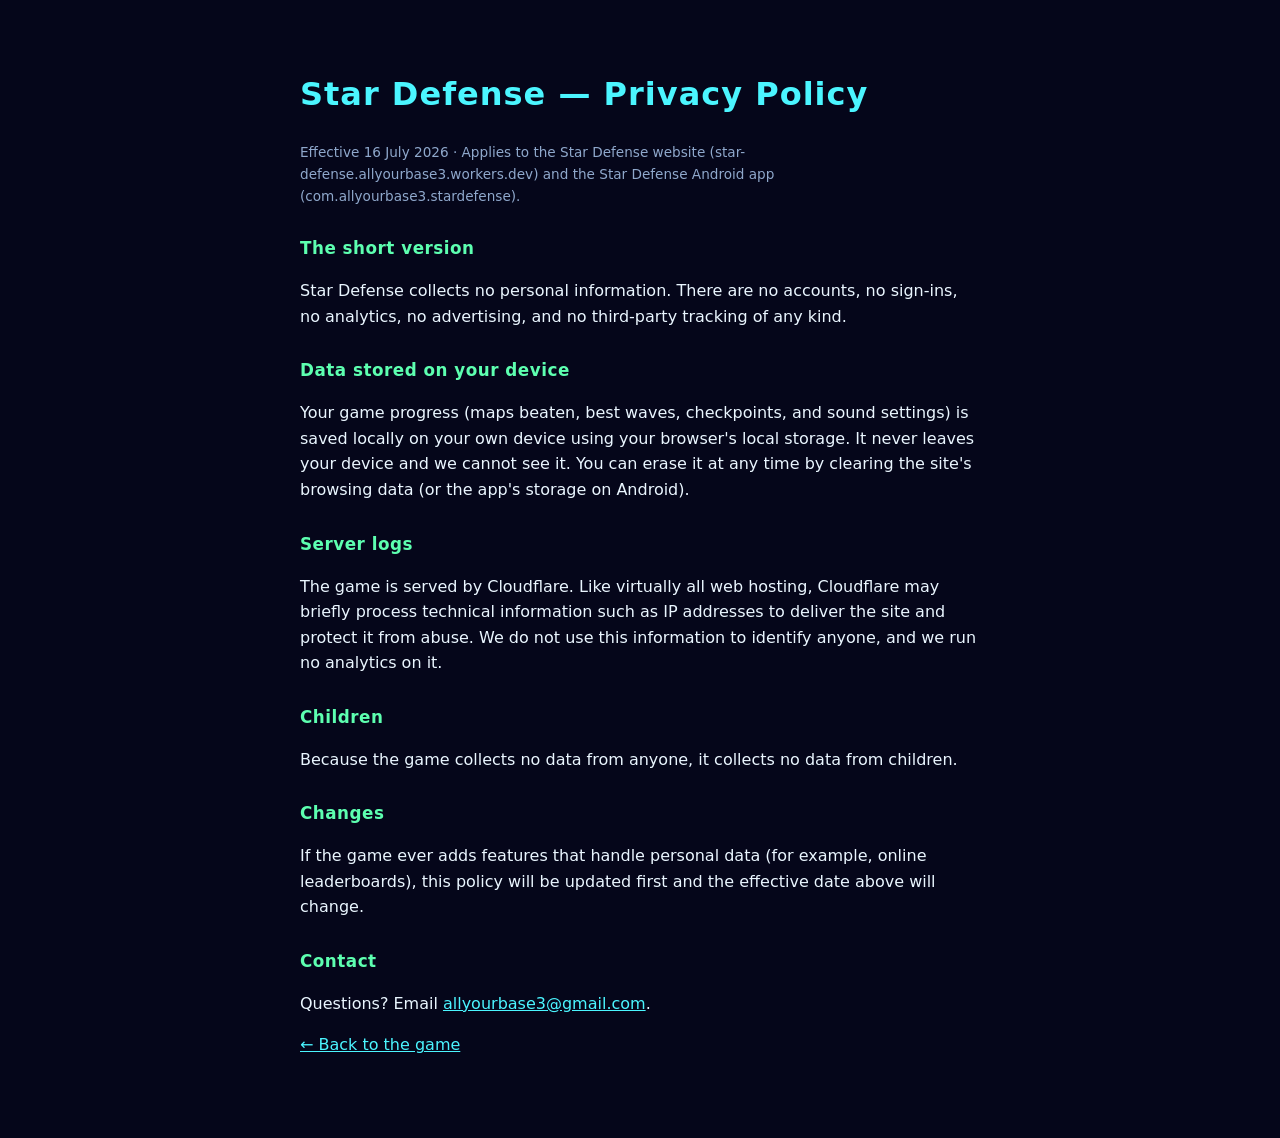
==== public/privacy.html @ 879ea8ed "Add privacy policy page (required for the Play Store listing) Co-Authored-By: Claude Fable 5 <norepl" ====
<!DOCTYPE html>
<html lang="en">
<head>
<meta charset="UTF-8" />
<meta name="viewport" content="width=device-width, initial-scale=1.0" />
<title>Privacy Policy — Star Defense</title>
<link rel="icon" href="icons/icon-192.png" />
<style>
  body {
    margin: 0;
    background: #05061a;
    color: #eaf6ff;
    font-family: 'Segoe UI', 'Trebuchet MS', system-ui, sans-serif;
    line-height: 1.6;
  }
  main {
    max-width: 680px;
    margin: 0 auto;
    padding: 48px 24px 64px;
  }
  h1 { color: #4bf5ff; letter-spacing: 1px; }
  h2 { color: #5dffb0; font-size: 1.05rem; letter-spacing: 0.5px; margin-top: 28px; }
  a { color: #4bf5ff; }
  .meta { color: #8fa8cc; font-size: 0.85rem; }
</style>
</head>
<body>
<main>
  <h1>Star Defense — Privacy Policy</h1>
  <p class="meta">Effective 16 July 2026 · Applies to the Star Defense website
  (star-defense.allyourbase3.workers.dev) and the Star Defense Android app
  (com.allyourbase3.stardefense).</p>

  <h2>The short version</h2>
  <p>Star Defense collects no personal information. There are no accounts, no
  sign-ins, no analytics, no advertising, and no third-party tracking of any
  kind.</p>

  <h2>Data stored on your device</h2>
  <p>Your game progress (maps beaten, best waves, checkpoints, and sound
  settings) is saved locally on your own device using your browser's local
  storage. It never leaves your device and we cannot see it. You can erase it
  at any time by clearing the site's browsing data (or the app's storage on
  Android).</p>

  <h2>Server logs</h2>
  <p>The game is served by Cloudflare. Like virtually all web hosting,
  Cloudflare may briefly process technical information such as IP addresses to
  deliver the site and protect it from abuse. We do not use this information
  to identify anyone, and we run no analytics on it.</p>

  <h2>Children</h2>
  <p>Because the game collects no data from anyone, it collects no data from
  children.</p>

  <h2>Changes</h2>
  <p>If the game ever adds features that handle personal data (for example,
  online leaderboards), this policy will be updated first and the effective
  date above will change.</p>

  <h2>Contact</h2>
  <p>Questions? Email <a href="mailto:allyourbase3@gmail.com">allyourbase3@gmail.com</a>.</p>

  <p><a href="/">← Back to the game</a></p>
</main>
</body>
</html>
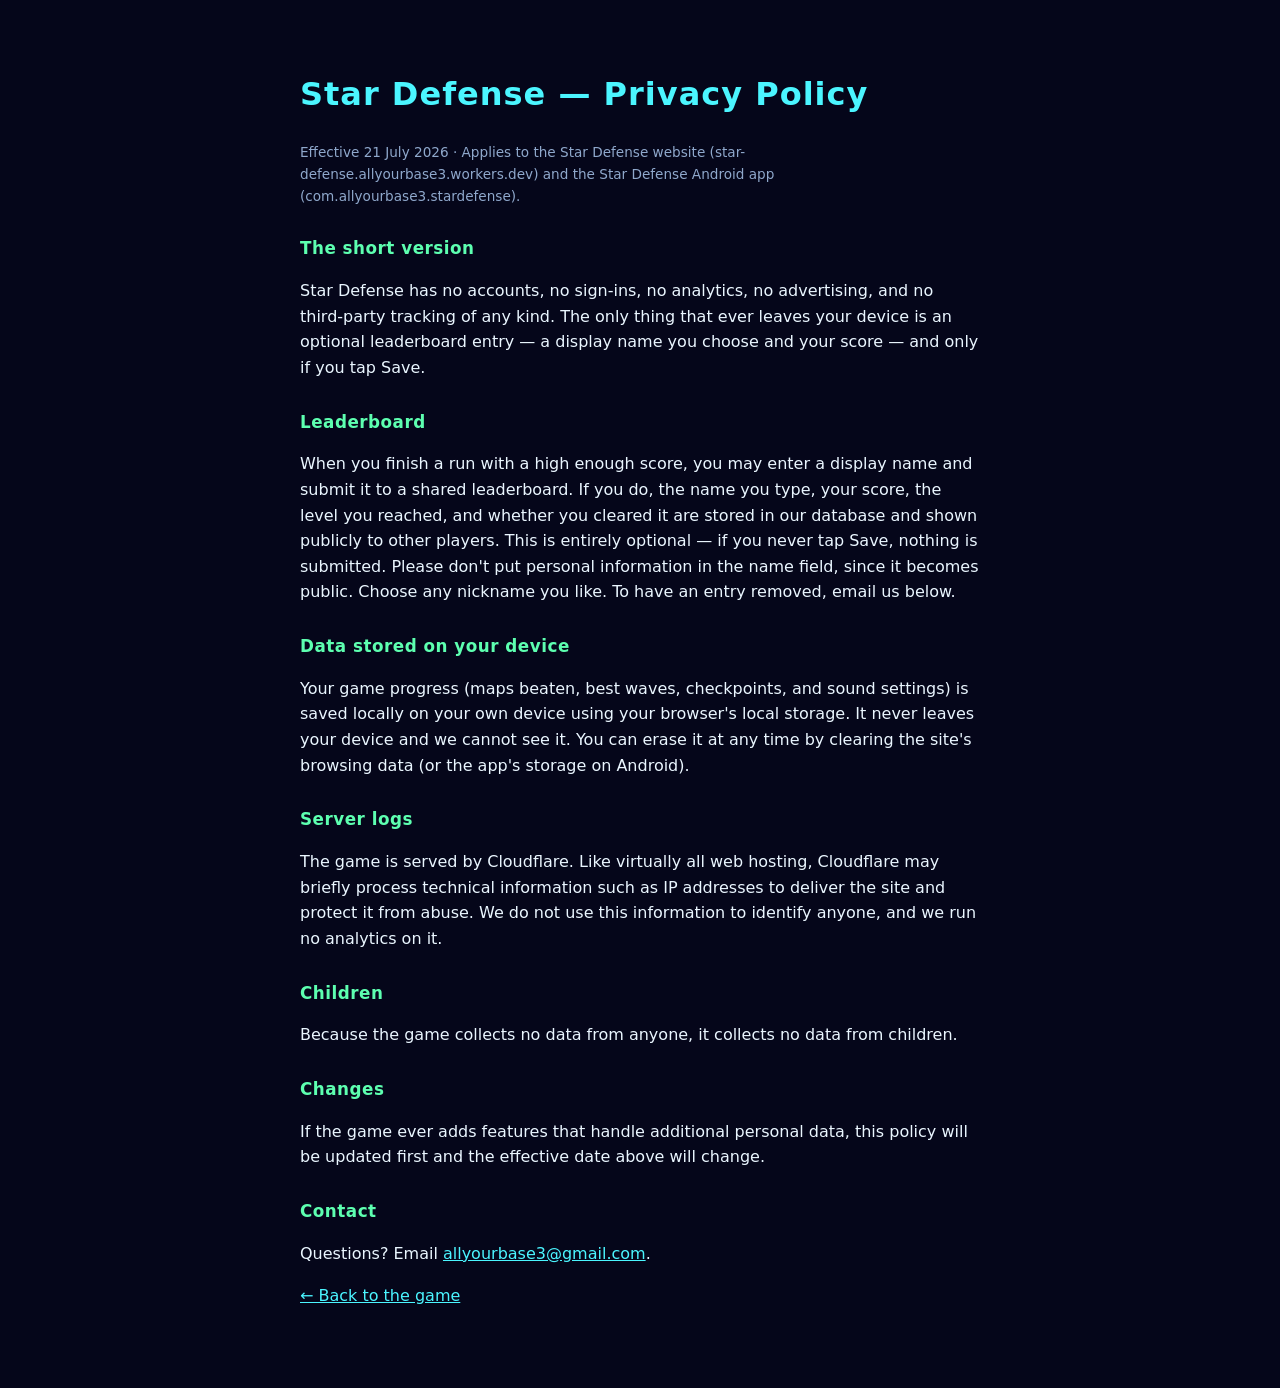
==== commit d36d9964: "Add a shared leaderboard (D1), split by difficulty Star Defense had no backend at all. This gives it" ====
--- a/public/privacy.html
+++ b/public/privacy.html
@@ -27,14 +27,24 @@
 <body>
 <main>
   <h1>Star Defense — Privacy Policy</h1>
-  <p class="meta">Effective 16 July 2026 · Applies to the Star Defense website
+  <p class="meta">Effective 21 July 2026 · Applies to the Star Defense website
   (star-defense.allyourbase3.workers.dev) and the Star Defense Android app
   (com.allyourbase3.stardefense).</p>
 
   <h2>The short version</h2>
-  <p>Star Defense collects no personal information. There are no accounts, no
-  sign-ins, no analytics, no advertising, and no third-party tracking of any
-  kind.</p>
+  <p>Star Defense has no accounts, no sign-ins, no analytics, no advertising,
+  and no third-party tracking of any kind. The only thing that ever leaves
+  your device is an optional leaderboard entry — a display name you choose and
+  your score — and only if you tap Save.</p>
+
+  <h2>Leaderboard</h2>
+  <p>When you finish a run with a high enough score, you may enter a display
+  name and submit it to a shared leaderboard. If you do, the name you type,
+  your score, the level you reached, and whether you cleared it are stored in
+  our database and shown publicly to other players. This is entirely optional —
+  if you never tap Save, nothing is submitted. Please don't put personal
+  information in the name field, since it becomes public. Choose any nickname
+  you like. To have an entry removed, email us below.</p>
 
   <h2>Data stored on your device</h2>
   <p>Your game progress (maps beaten, best waves, checkpoints, and sound
@@ -54,9 +64,8 @@
   children.</p>
 
   <h2>Changes</h2>
-  <p>If the game ever adds features that handle personal data (for example,
-  online leaderboards), this policy will be updated first and the effective
-  date above will change.</p>
+  <p>If the game ever adds features that handle additional personal data, this
+  policy will be updated first and the effective date above will change.</p>
 
   <h2>Contact</h2>
   <p>Questions? Email <a href="mailto:allyourbase3@gmail.com">allyourbase3@gmail.com</a>.</p>
